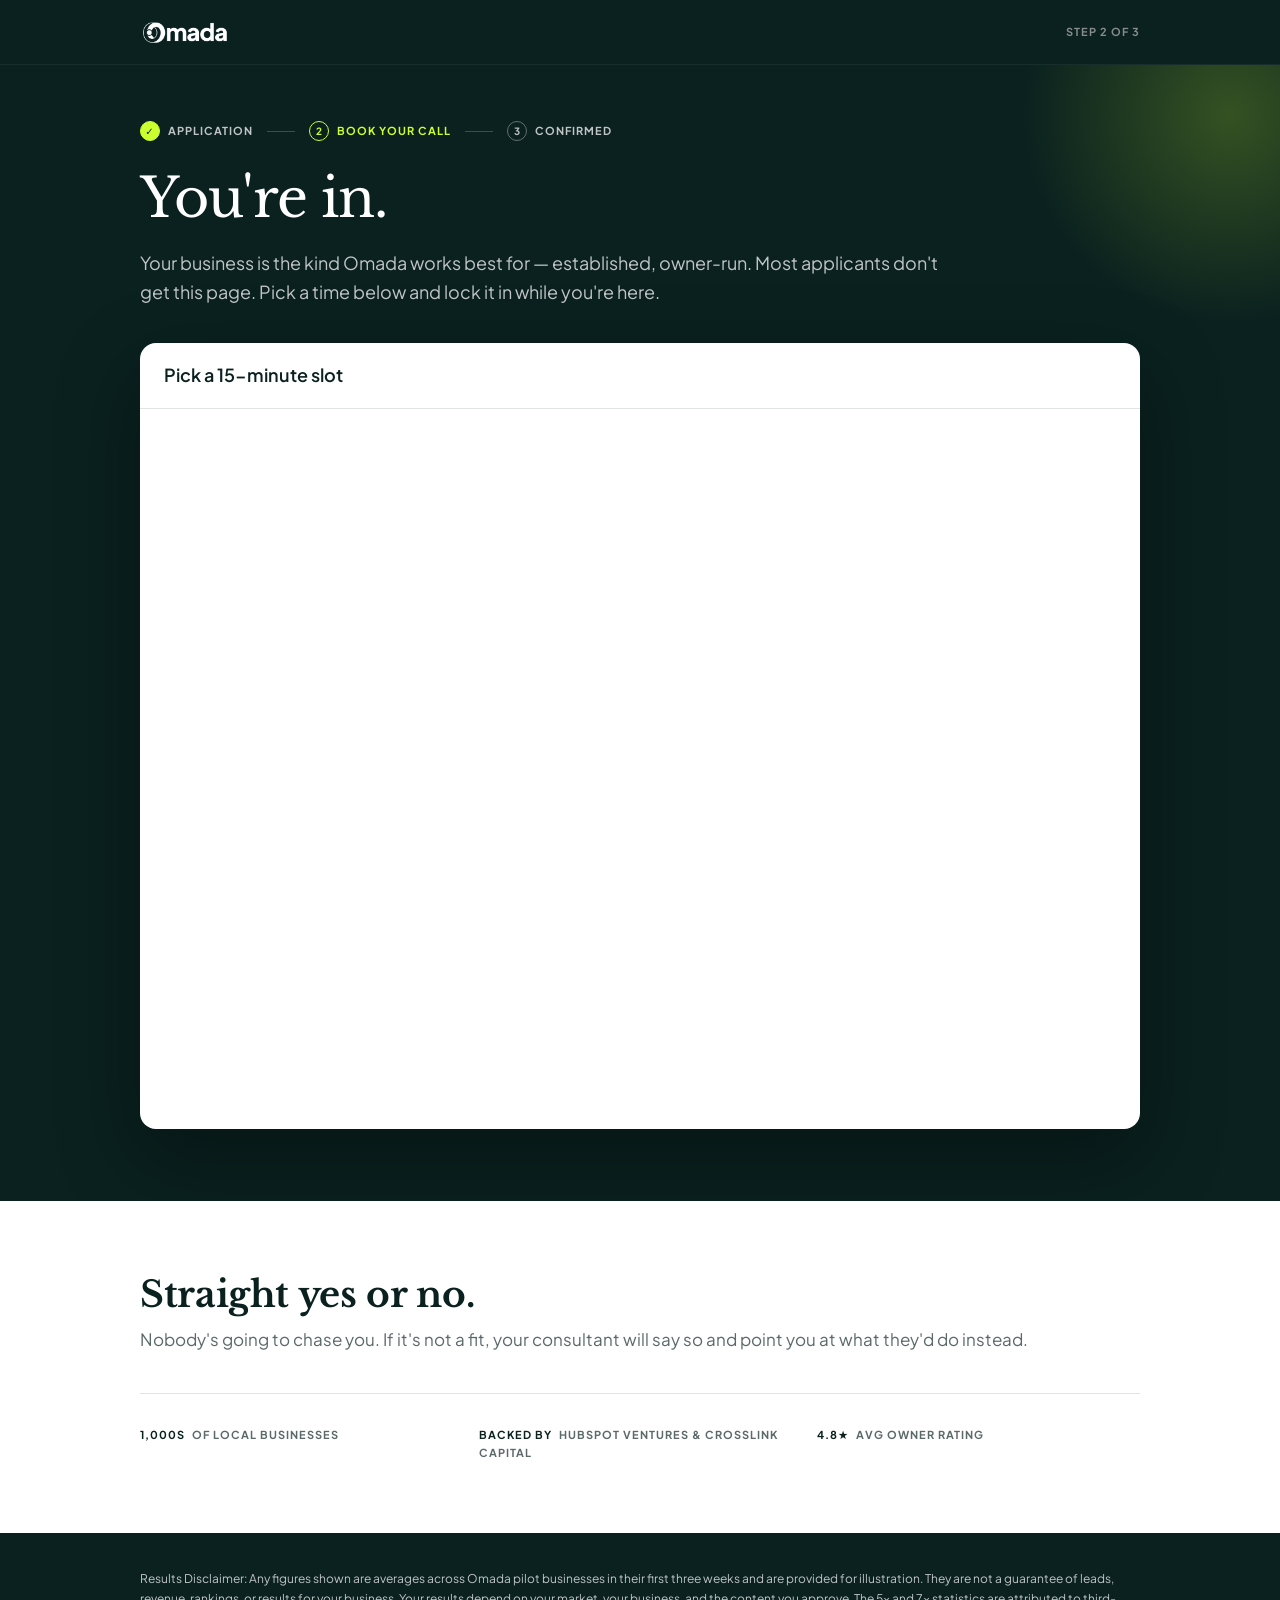
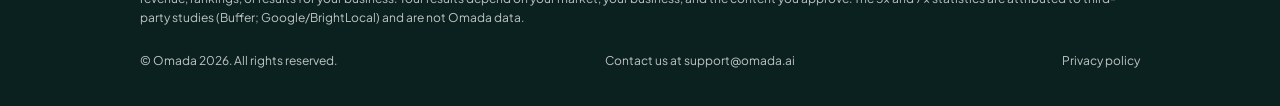
==== book/index.html @ b07555ec "Switch to the funnel's own GA4 property (G-G75KW6SVHD) Co-Authored-By: Claude Opus 5.5 <noreply@anth" ====
<!doctype html>
<html lang="en">
<head>
  <meta charset="utf-8">
  <meta name="viewport" content="width=device-width, initial-scale=1">
  <meta name="robots" content="noindex, nofollow">
  <title>Book a Call | Omada</title>
  <link rel="icon" href="https://omada.ai/favicon.ico">
  <link rel="preconnect" href="https://fonts.googleapis.com">
  <link rel="preconnect" href="https://fonts.gstatic.com" crossorigin>
  <link href="https://fonts.googleapis.com/css2?family=Libre+Baskerville:ital,wght@0,400;0,700;1,400&family=Plus+Jakarta+Sans:wght@400;600;700&display=swap" rel="stylesheet">
  <link rel="stylesheet" href="../assets/funnel.css?v=3">

  <!-- Meta Pixel -->
  <script>
    !function(f,b,e,v,n,t,s){if(f.fbq)return;n=f.fbq=function(){n.callMethod?
    n.callMethod.apply(n,arguments):n.queue.push(arguments)};if(!f._fbq)f._fbq=n;
    n.push=n;n.loaded=!0;n.version='2.0';n.queue=[];t=b.createElement(e);t.async=!0;
    t.src=v;s=b.getElementsByTagName(e)[0];s.parentNode.insertBefore(t,s)}(window,
    document,'script','https://connect.facebook.net/en_US/fbevents.js');
    fbq('init', '1616636385675883');
    fbq('track', 'PageView');
  </script>
  <noscript><img height="1" width="1" style="display:none" alt="" src="https://www.facebook.com/tr?id=1616636385675883&ev=PageView&noscript=1"></noscript>
  <!-- End Meta Pixel -->

  <!-- Google Analytics -->
  <script async src="https://www.googletagmanager.com/gtag/js?id=G-G75KW6SVHD"></script>
  <script>
    window.dataLayer = window.dataLayer || [];
    function gtag(){dataLayer.push(arguments);}
    gtag('js', new Date());
    gtag('config', 'G-G75KW6SVHD');
  </script>
  <!-- End Google Analytics -->
</head>
<body data-page="book">

  <header class="site-header">
    <div class="wrap">
      <img src="../assets/logo-light.png" alt="Omada" width="600" height="171">
      <span class="step-label">Step 2 of 3</span>
    </div>
  </header>

  <section class="hero">
    <div class="wrap">
      <ol class="steps eyebrow">
        <li class="done"><span class="dot">✓</span>Application</li>
        <li class="current"><span class="dot">2</span>Book your call</li>
        <li><span class="dot">3</span>Confirmed</li>
      </ol>
      <h1>You're in.</h1>
      <p class="lede">Your business is the kind Omada works best for — established, owner-run. Most applicants don't get this page. Pick a time below and lock it in while you're here.</p>

      <div class="calendar-card">
        <div class="card-head">Pick a 15-minute slot</div>
        <iframe title="Book a 15-minute call with Omada"
                src="https://calendar.google.com/calendar/appointments/schedules/AcZssZ2UyOp_WJMjbRXEakOZsuODJhTsqzcv-lYAxVGG2pQpoR1c-lmPHWQeM0t7ruj42xAi3esvE6R8?gv=true"></iframe>
      </div>
    </div>
  </section>

  <section class="section white">
    <div class="wrap">
      <h2>Straight yes or no.</h2>
      <p class="sub">Nobody's going to chase you. If it's not a fit, your consultant will say so and point you at what they'd do instead.</p>
      <div class="trust eyebrow">
        <div><strong>1,000s</strong> of local businesses</div>
        <div><strong>Backed by</strong> HubSpot Ventures &amp; Crosslink Capital</div>
        <div><strong>4.8★</strong> avg owner rating</div>
      </div>
    </div>
  </section>

  <footer class="site-footer">
    <div class="wrap">
      <p class="disclaimer">Results Disclaimer: Any figures shown are averages across Omada pilot businesses in their first three weeks and are provided for illustration. They are not a guarantee of leads, revenue, rankings, or results for your business. Your results depend on your market, your business, and the content you approve. The 5× and 7× statistics are attributed to third-party studies (Buffer; Google/BrightLocal) and are not Omada data.</p>
      <span>© Omada 2026. All rights reserved.</span>
      <a href="mailto:support@omada.ai">Contact us at support@omada.ai</a>
      <a href="https://omada.ai/privacy-policy">Privacy policy</a>
    </div>
  </footer>

  <script src="https://js.hs-scripts.com/49721108.js" async defer id="hs-script-loader"></script>
  <script src="../assets/funnel.js?v=3"></script>
</body>
</html>
---- assets/funnel.css ----
:root {
  --ink: #0a211f;
  --ink-2: #283d3b;
  --lime: #cbff2f;
  --teal: #006b64;
  --paper: #f1f2ee;
  --white: #ffffff;
  --muted: #c0c5c4;
  --grey: #858c8a;
  --slate: #5b6a69;
  --line: rgba(10, 33, 31, 0.12);
  --serif: "Libre Baskerville", Georgia, serif;
  --sans: "Plus Jakarta Sans", system-ui, -apple-system, "Segoe UI", sans-serif;
  --radius: 16px;
  --wrap: 1040px;
}

* { box-sizing: border-box; }

html { -webkit-text-size-adjust: 100%; }

body {
  margin: 0;
  background: var(--paper);
  color: var(--ink);
  font-family: var(--sans);
  font-size: 17px;
  line-height: 1.6;
  -webkit-font-smoothing: antialiased;
}

img { max-width: 100%; display: block; }
a { color: inherit; }

.wrap {
  width: 100%;
  max-width: var(--wrap);
  margin: 0 auto;
  padding: 0 20px;
}

/* Header */
.site-header {
  background: var(--ink);
  border-bottom: 1px solid rgba(255, 255, 255, 0.06);
}
.site-header .wrap {
  display: flex;
  align-items: center;
  justify-content: space-between;
  height: 64px;
}
.site-header img { height: 26px; width: auto; }
.site-header .step-label { color: var(--grey); }

/* Small caps labels */
.eyebrow,
.step-label {
  font-size: 11px;
  font-weight: 700;
  letter-spacing: 1px;
  text-transform: uppercase;
}

/* Dark hero */
.hero {
  position: relative;
  overflow: hidden;
  background: var(--ink);
  color: var(--white);
  padding: 56px 0 72px;
}
.hero::after {
  content: "";
  position: absolute;
  top: -160px;
  right: -160px;
  width: 420px;
  height: 420px;
  border-radius: 50%;
  background: radial-gradient(circle, rgba(203, 255, 47, 0.22), rgba(203, 255, 47, 0) 70%);
  pointer-events: none;
}
.hero .wrap { position: relative; z-index: 1; }

.hero h1 {
  font-family: var(--serif);
  font-weight: 400;
  font-size: clamp(32px, 5.4vw, 54px);
  line-height: 1.12;
  letter-spacing: -0.02em;
  margin: 0 0 20px;
  max-width: 20ch;
}
.hero h1 em { color: var(--lime); font-style: italic; }

.hero .lede {
  color: var(--muted);
  font-size: 18px;
  max-width: 62ch;
  margin: 0 0 36px;
}
.hero .lede strong { color: var(--white); font-weight: 700; }

.hero.centered { text-align: center; }
.hero.centered h1,
.hero.centered .lede { margin-left: auto; margin-right: auto; }

/* Step indicator */
.steps {
  display: flex;
  flex-wrap: wrap;
  align-items: center;
  gap: 10px 14px;
  margin: 0 0 28px;
  padding: 0;
  list-style: none;
}
.steps li {
  display: flex;
  align-items: center;
  gap: 8px;
  color: var(--muted);
}
.steps li + li::before {
  content: "";
  width: 28px;
  height: 1px;
  background: rgba(255, 255, 255, 0.2);
  margin-right: 6px;
}
.steps .dot {
  display: inline-grid;
  place-items: center;
  width: 20px;
  height: 20px;
  border-radius: 50%;
  border: 1px solid rgba(255, 255, 255, 0.35);
  font-size: 10px;
}
.steps .done .dot { background: var(--lime); border-color: var(--lime); color: var(--ink); }
.steps .current { color: var(--lime); }
.steps .current .dot { border-color: var(--lime); }
.hero.centered .steps { justify-content: center; }

/* Video */
.video-card {
  position: relative;
  max-width: 880px;
  margin: 0 auto;
  border-radius: var(--radius);
  overflow: hidden;
  background: #000;
  box-shadow: 0 30px 80px rgba(0, 0, 0, 0.45);
  aspect-ratio: 16 / 9;
}
.video-card video {
  width: 100%;
  height: 100%;
  display: block;
  object-fit: cover;
  background: #000;
}
.sound-button {
  position: absolute;
  inset: 0;
  display: grid;
  place-items: center;
  width: 100%;
  border: 0;
  background: rgba(10, 33, 31, 0.35);
  cursor: pointer;
  font: inherit;
}
.sound-button span {
  display: inline-flex;
  align-items: center;
  gap: 10px;
  padding: 14px 24px;
  border-radius: 999px;
  background: var(--lime);
  color: var(--ink);
  font-weight: 700;
  font-size: 16px;
  box-shadow: 0 10px 30px rgba(0, 0, 0, 0.35);
}
.sound-button[hidden] { display: none; }

/* Light sections */
.section { padding: 72px 0; }
.section.white { background: var(--white); }

.section h2 {
  font-family: var(--serif);
  font-weight: 700;
  font-size: clamp(26px, 3.6vw, 36px);
  line-height: 1.2;
  letter-spacing: -0.01em;
  margin: 0 0 10px;
}
.section .sub { color: var(--slate); margin: 0 0 32px; }
.center { text-align: center; }

/* Form card: the HubSpot form brings its own styled card, so this only sizes it */
.form-card {
  max-width: 640px;
  margin: 0 auto;
  min-height: 320px;
}

/* Calendar card */
.calendar-card {
  background: var(--white);
  color: var(--ink);
  border-radius: var(--radius);
  overflow: hidden;
  box-shadow: 0 30px 80px rgba(0, 0, 0, 0.35);
}
.calendar-card .card-head {
  padding: 18px 24px;
  border-bottom: 1px solid var(--line);
  font-weight: 600;
  font-size: 18px;
}
.calendar-card iframe {
  display: block;
  width: 100%;
  height: 720px;
  border: 0;
}

/* Testimonials */
.feature-quote {
  max-width: 760px;
  margin: 0 auto 48px;
  text-align: center;
}
.feature-quote blockquote {
  font-family: var(--serif);
  font-size: clamp(20px, 2.6vw, 26px);
  line-height: 1.45;
  margin: 0 0 16px;
}
.who strong { display: block; font-weight: 700; }
.who span { color: var(--slate); font-size: 14px; }

.cards {
  display: grid;
  grid-template-columns: repeat(auto-fit, minmax(260px, 1fr));
  gap: 20px;
}
.card {
  display: flex;
  flex-direction: column;
  background: var(--paper);
  border-radius: var(--radius);
  padding: 24px;
}
.stars { color: var(--teal); letter-spacing: 3px; margin-bottom: 10px; }
.card blockquote {
  margin: 0 0 8px;
  font-style: italic;
  display: -webkit-box;
  -webkit-line-clamp: 4;
  -webkit-box-orient: vertical;
  overflow: hidden;
}
.card.open blockquote { -webkit-line-clamp: unset; overflow: visible; }
.read-more {
  align-self: flex-start;
  border: 0;
  background: none;
  padding: 0;
  margin: 0 0 20px;
  color: var(--teal);
  font: inherit;
  font-weight: 700;
  font-size: 15px;
  cursor: pointer;
}
.card .who { margin-top: auto; }

/* Trust strip */
.trust {
  display: grid;
  grid-template-columns: repeat(auto-fit, minmax(200px, 1fr));
  gap: 16px;
  margin-top: 40px;
  padding-top: 32px;
  border-top: 1px solid var(--line);
}
.trust div { color: var(--slate); }
.trust strong { color: var(--ink); margin-right: 4px; }

.note { color: var(--slate); font-size: 15px; text-align: center; margin: 40px 0 0; }

/* Footer */
.site-footer {
  background: var(--ink);
  color: var(--muted);
  padding: 36px 0;
  font-size: 12px;
}
.site-footer .wrap {
  display: flex;
  flex-wrap: wrap;
  gap: 12px 24px;
  justify-content: space-between;
}
.site-footer .disclaimer { flex-basis: 100%; margin: 0 0 12px; line-height: 1.6; }
.site-footer a { text-decoration: none; }
.site-footer a:hover { color: var(--white); }

@media (max-width: 640px) {
  body { font-size: 16px; }
  .hero { padding: 40px 0 52px; }
  .section { padding: 52px 0; }
  .calendar-card iframe { height: 760px; }
  .steps li + li::before { display: none; }
}
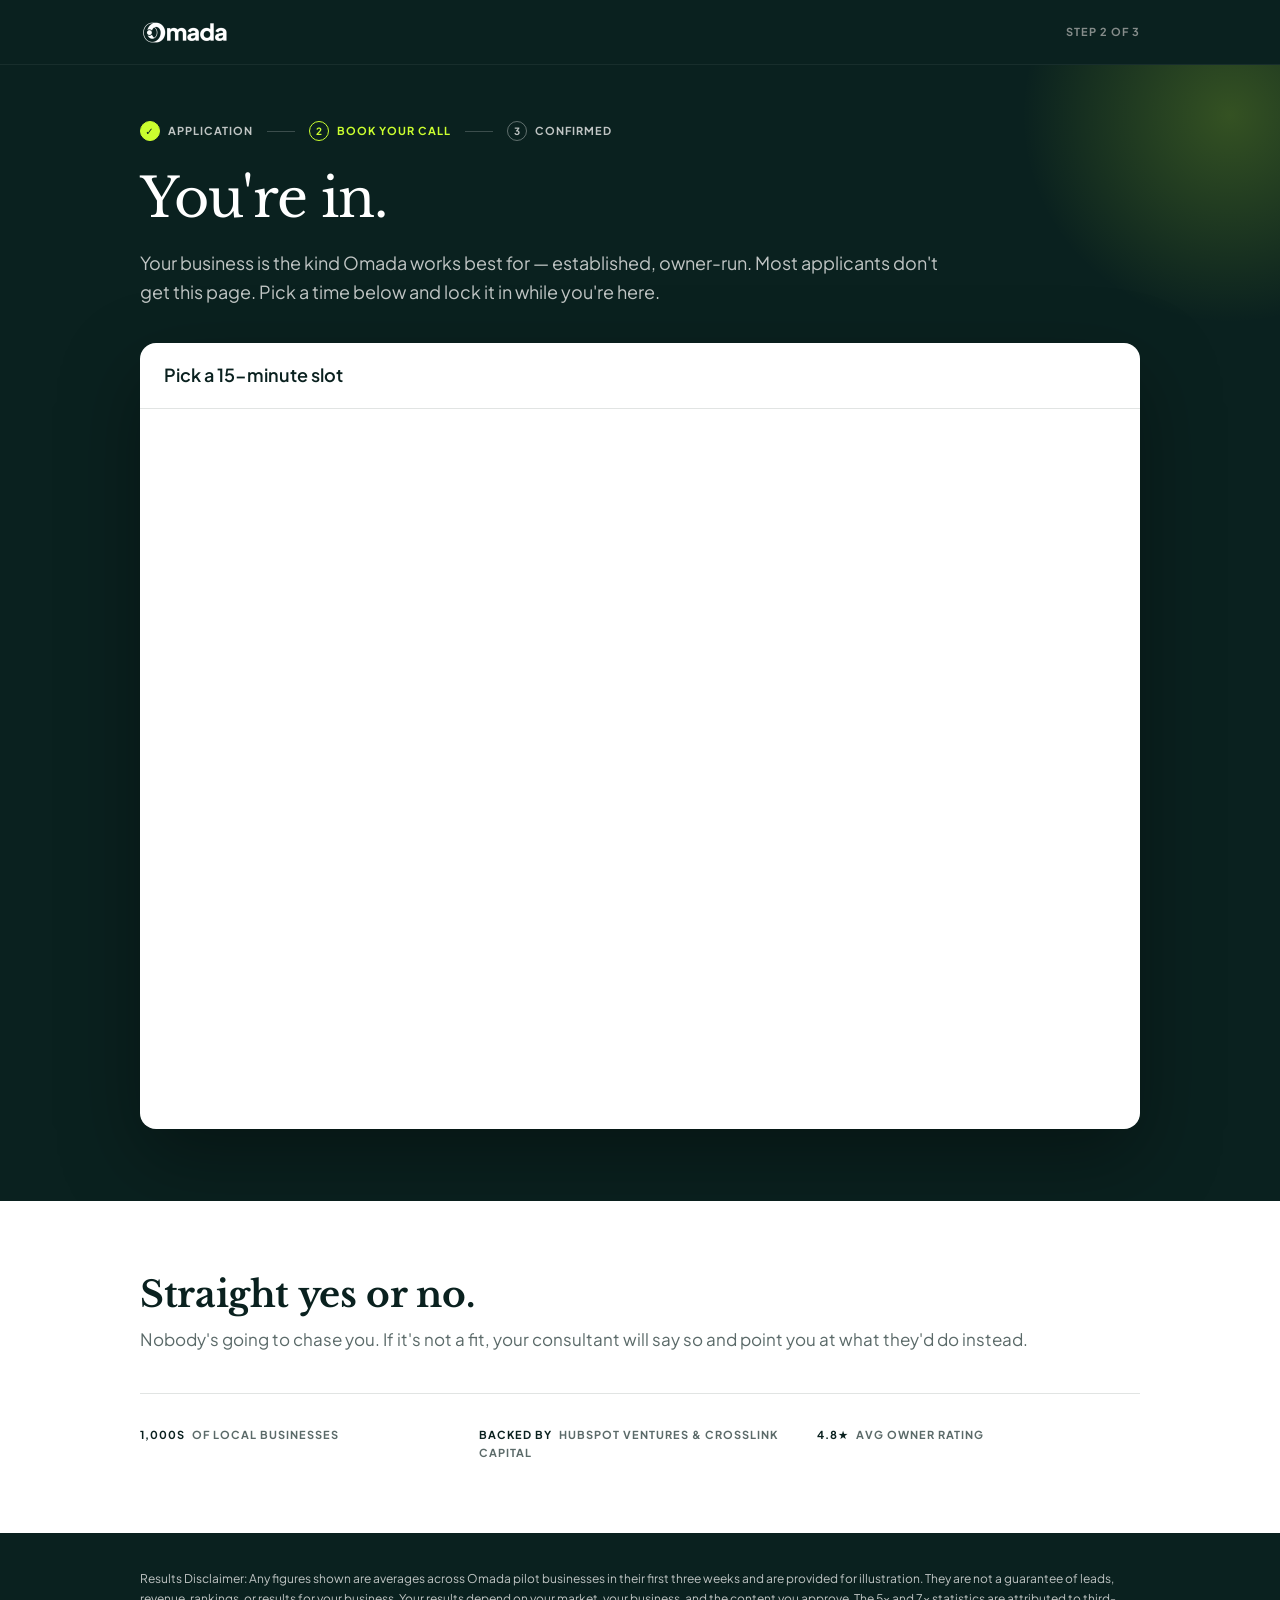
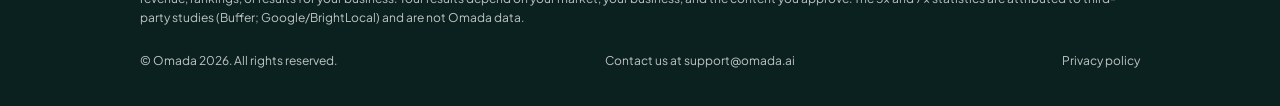
==== commit 141cfdbb: "Speed up page load: early responsive poster, non-blocking fonts and scripts, smaller logo Co-Authore" ====
--- a/book/index.html
+++ b/book/index.html
@@ -8,8 +8,11 @@
   <link rel="icon" href="https://omada.ai/favicon.ico">
   <link rel="preconnect" href="https://fonts.googleapis.com">
   <link rel="preconnect" href="https://fonts.gstatic.com" crossorigin>
-  <link href="https://fonts.googleapis.com/css2?family=Libre+Baskerville:ital,wght@0,400;0,700;1,400&family=Plus+Jakarta+Sans:wght@400;600;700&display=swap" rel="stylesheet">
-  <link rel="stylesheet" href="../assets/funnel.css?v=3">
+  <!-- Fonts load without blocking first paint; text shows in the fallback font until they arrive -->
+  <link rel="preload" as="style" href="https://fonts.googleapis.com/css2?family=Libre+Baskerville:ital,wght@0,400;0,700;1,400&family=Plus+Jakarta+Sans:wght@400;600;700&display=swap">
+  <link href="https://fonts.googleapis.com/css2?family=Libre+Baskerville:ital,wght@0,400;0,700;1,400&family=Plus+Jakarta+Sans:wght@400;600;700&display=swap" rel="stylesheet" media="print" onload="this.media='all'">
+  <noscript><link href="https://fonts.googleapis.com/css2?family=Libre+Baskerville:ital,wght@0,400;0,700;1,400&family=Plus+Jakarta+Sans:wght@400;600;700&display=swap" rel="stylesheet"></noscript>
+  <link rel="stylesheet" href="../assets/funnel.css?v=4">
 
   <!-- Meta Pixel -->
   <script>
@@ -38,7 +41,7 @@
 
   <header class="site-header">
     <div class="wrap">
-      <img src="../assets/logo-light.png" alt="Omada" width="600" height="171">
+      <img src="../assets/logo-header.png" alt="Omada" width="182" height="52">
       <span class="step-label">Step 2 of 3</span>
     </div>
   </header>
@@ -83,6 +86,6 @@
   </footer>
 
   <script src="https://js.hs-scripts.com/49721108.js" async defer id="hs-script-loader"></script>
-  <script src="../assets/funnel.js?v=3"></script>
+  <script src="../assets/funnel.js?v=5" defer></script>
 </body>
 </html>
--- a/assets/funnel.css
+++ b/assets/funnel.css
@@ -161,6 +161,15 @@
   object-fit: cover;
   background: #000;
 }
+.video-poster {
+  position: absolute;
+  inset: 0;
+  width: 100%;
+  height: 100%;
+  object-fit: cover;
+  pointer-events: none;
+}
+.video-poster[hidden] { display: none; }
 .sound-button {
   position: absolute;
   inset: 0;
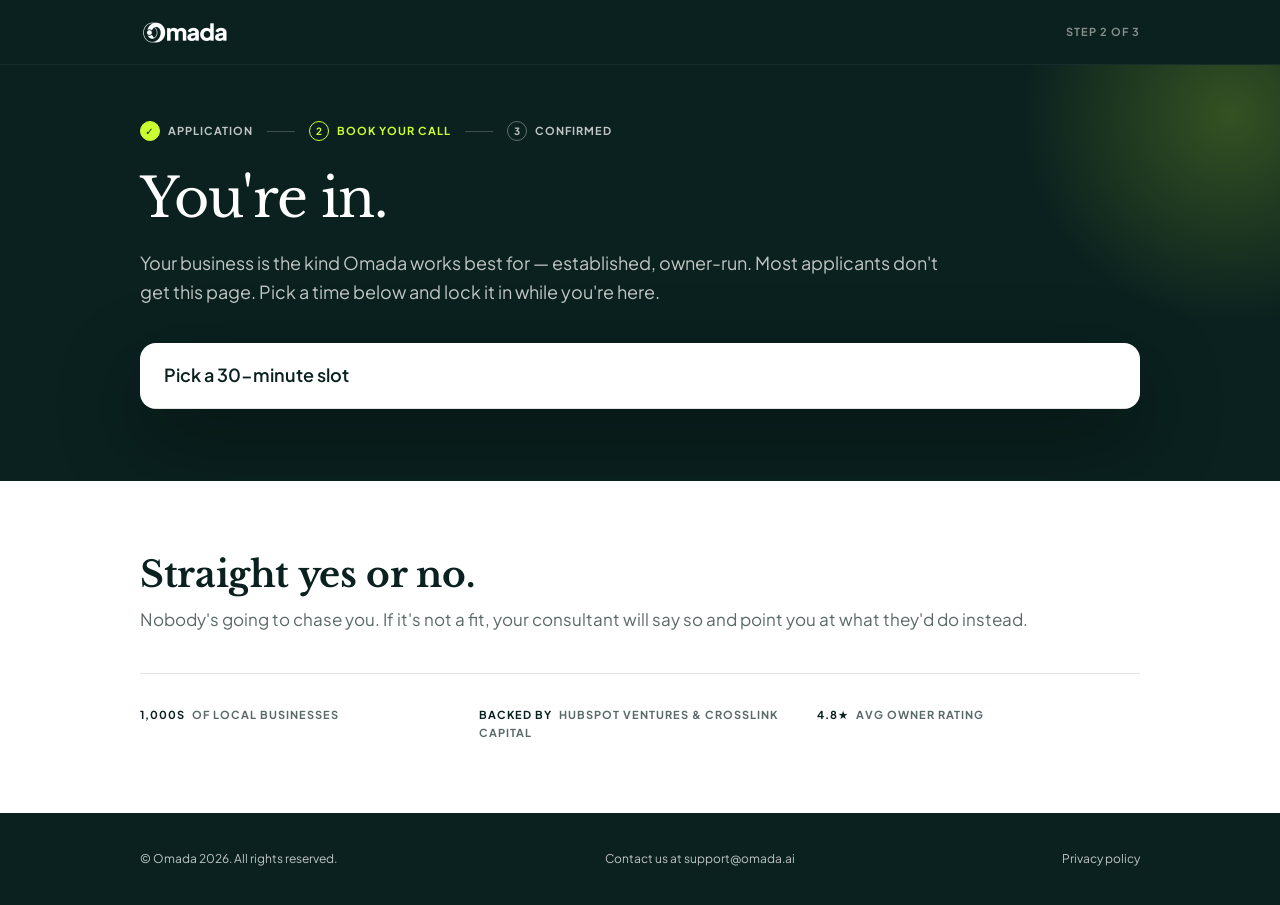
==== commit 80dcdd99: "Booking page: HubSpot Meetings calendar instead of Google, 30-minute header, drop results disclaimer" ====
--- a/book/index.html
+++ b/book/index.html
@@ -57,9 +57,9 @@
       <p class="lede">Your business is the kind Omada works best for — established, owner-run. Most applicants don't get this page. Pick a time below and lock it in while you're here.</p>
 
       <div class="calendar-card">
-        <div class="card-head">Pick a 15-minute slot</div>
-        <iframe title="Book a 15-minute call with Omada"
-                src="https://calendar.google.com/calendar/appointments/schedules/AcZssZ2UyOp_WJMjbRXEakOZsuODJhTsqzcv-lYAxVGG2pQpoR1c-lmPHWQeM0t7ruj42xAi3esvE6R8?gv=true"></iframe>
+        <div class="card-head">Pick a 30-minute slot</div>
+        <!-- HubSpot Meetings embed: the script below replaces this container with an iframe and sizes it -->
+        <div class="meetings-iframe-container" data-src="https://meetings.hubspot.com/ncrum/d1-meeting?embed=true"></div>
       </div>
     </div>
   </section>
@@ -78,13 +78,13 @@
 
   <footer class="site-footer">
     <div class="wrap">
-      <p class="disclaimer">Results Disclaimer: Any figures shown are averages across Omada pilot businesses in their first three weeks and are provided for illustration. They are not a guarantee of leads, revenue, rankings, or results for your business. Your results depend on your market, your business, and the content you approve. The 5× and 7× statistics are attributed to third-party studies (Buffer; Google/BrightLocal) and are not Omada data.</p>
       <span>© Omada 2026. All rights reserved.</span>
       <a href="mailto:support@omada.ai">Contact us at support@omada.ai</a>
       <a href="https://omada.ai/privacy-policy">Privacy policy</a>
     </div>
   </footer>
 
+  <script src="https://static.hsappstatic.net/MeetingsEmbed/ex/MeetingsEmbedCode.js" defer></script>
   <script src="https://js.hs-scripts.com/49721108.js" async defer id="hs-script-loader"></script>
   <script src="../assets/funnel.js?v=5" defer></script>
 </body>
